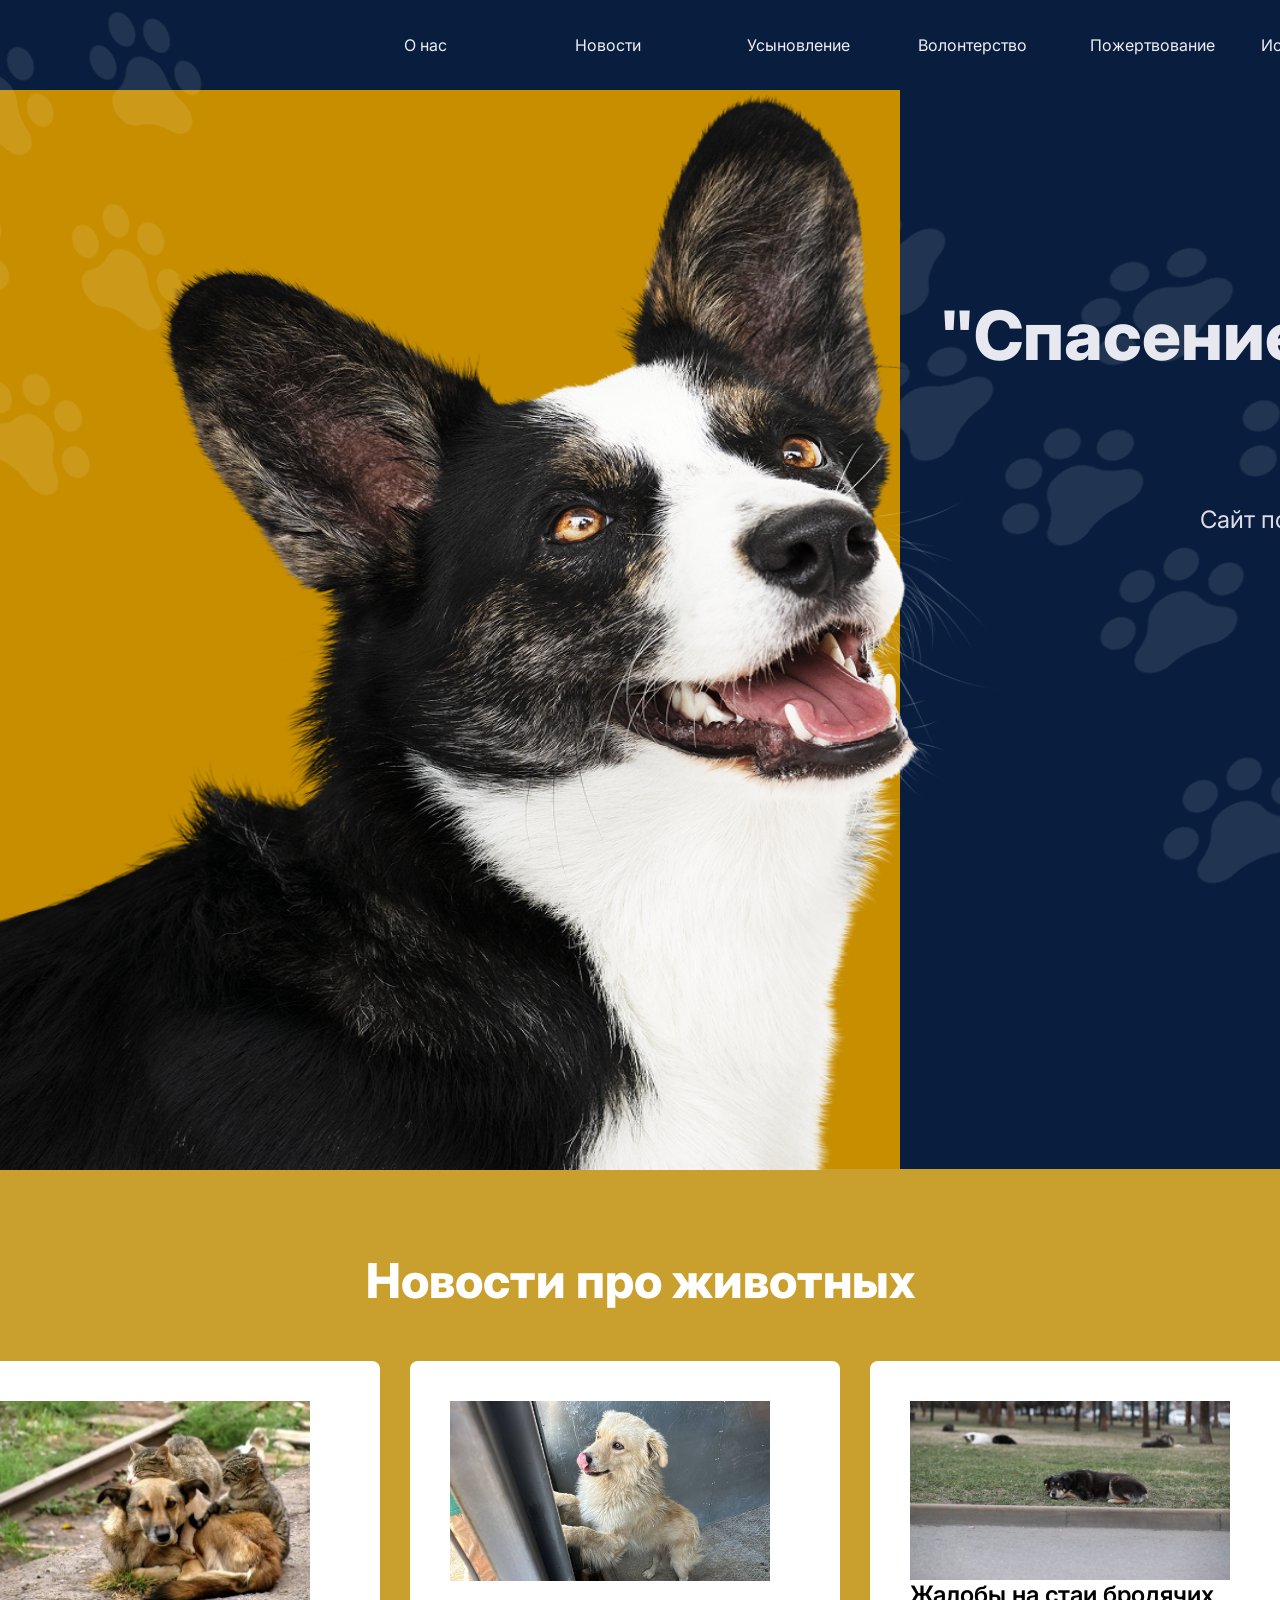
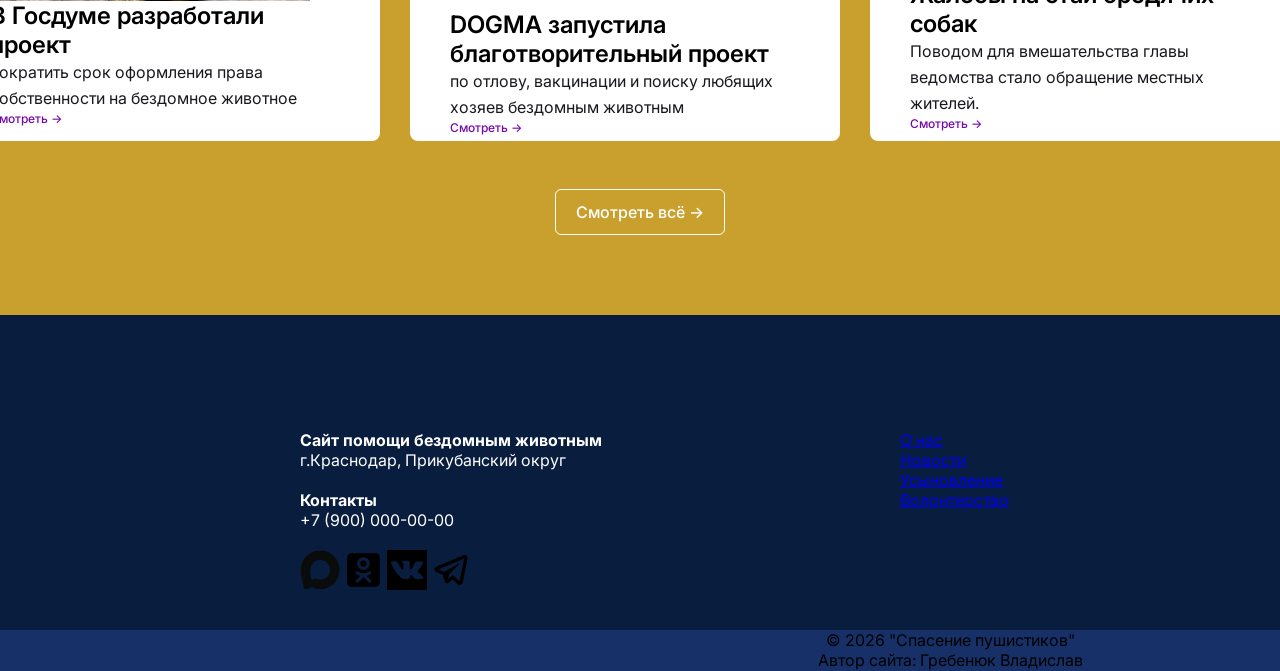
==== index.html @ 9389f611 "Add files via upload первый коммит" ====
<!DOCTYPE html>
<html>
<head>
    <meta charset="UTF-8">
    <meta http-equiv="X-UA-Compatible" content="IE=edge">
    <meta name="viewport" content="width=device-width, initial-scale=1.0">
    <title>"Спасение Пушистиков"</title>
    <link rel="stylesheet" href="style.css">
</head>
<body>
    <header>
        
        <div class="logo"></div>
        <nav class="menu">
            <a href="index1.html">О нас</a>
            <a href="#news">Новости</a>
            
            <a href="index5.html">Усыновление</a>
            <a href="index6.html">Волонтерство</a>
            <a href="index7.html">Пожертвование</a>
            <a href="index8.html">Истории успеха</a>
            <a href="#tel">Контакты</a>
        </nav>
    </header>
  
    <img class='pattern2' src="image/pattern 2.png">
    <section class="section1">
        <img class='pattern1' src="image/pattern 1.png">
        <img class='dog' src="image/dog.png">
        <div id=”abzac1” class="text1">
            <h1><br><br>"Спасение Пушистиков"
               
            </h1>
            <p>
                Сайт помощи бездомным животным!
            </p>
            <a href="index1.html">Узнать больше -></a>
        </div>
        
    </section>
    <section id="news" class="section2">
        <h1>
            Новости про животных
        </h1>
        <div class="cards">
            <div class="card">
                <img src="image/vynp.jpg">
                <div>
                    <h2>В Госдуме разработали проект</h2>
                    <p>
                       сократить срок оформления права собственности на бездомное животное
                    </p>
                </div>
                <a href="index2.html"> Смотреть -></a>
            </div>
            <div class="card">
                <img src="image/20251015_фото_собачки_догма_1200.jpg" width="320" height="350">
                <div>
                    <h2><br>DOGMA запустила благотворительный проект</h2>
                    <p>
                        по отлову, вакцинации и поиску любящих хозяев бездомным животным 
                    </p>
                </div>
                <a href="index3.html"> Смотреть -></a>
            </div>
            <div class="card">
                <img src="image/20230309173233_AF3I7391-e1697778369303.jpeg">
                <div>
                    <h2>Жалобы на стаи бродячих собак</h2>
                    <p>
                        Поводом для вмешательства главы ведомства стало обращение местных жителей.
                    </p>
                </div>
                <a href="index4.html"> Смотреть -></a>
            </div>
        </div>
        <a href=""> Смотреть всё -></a>
    </section>
    
</body>
<footer>
    <nav class='one1' id="tel">
        <p><strong>Сайт помощи бездомным животным</strong><br>
        г.Краснодар, Прикубанский округ<br><br>
        <strong>Контакты</strong><br>
        +7 (900) 000-00-00
        </p><br>
        <img width="2.5%"src="svg/max.svg">
        <img width="2.5%" src="svg/ok.svg">
        <img width="2.5%"src="svg/vk.svg">
        <img width="2.5%" src="svg/tg.svg">
    </nav>
    <nav class='one'>
            <a href="index1.html">О нас</a>
            <a href="#news">Новости</a>
            <a href="index5.html">Усыновление</a>
            <a href="index6.html">Волонтерство</a></nav>
          <nav class='two'>  
            <a  href="index7.html">Пожертвование</a>
            <a href="index8.html">История успеха</a>
            <a href="#tel">Контакты</a></nav>
        
         <div class="zagolov">
            <p>© 2026 "Спасение пушистиков"<br>
            Автор сайта: Гребенюк Владислав</p>
         </div>
</footer>
</html>
---- style.css ----
@import url('https://fonts.googleapis.com/css2?family=Inter:wght@100;200;300;400;500;600;700;800;900&family=Pacifico&display=swap');

*{
    margin:0;
    
    
}
body{
    background-color: #091E3E;
    font-family: 'Inter';
    overflow-x: hidden;
}
header a{ 
    
    width: 735px;
    text-decoration: none;
    margin: 20px;
    line-height: 30px;
    color: #edeef3;
   position: relative;
}

.pattern2{
position: absolute;
width: 1380px;
height: 920px;
left: 659px;
top: -131px;

transform: rotate(-30.29deg);

}
/* pattern 2 */
.pattern1{
position: absolute;
width: 1532.18px;
height: 920px;
left: -617px;
top: -359px;


transform: matrix(-0.64, -0.77, -0.77, 0.64, 0, 0);
}

.dog{
position: absolute;
padding-top: 0px;
width: 1135px;
height: 1080px;

top: 0px;

 
}
.dog1{


position: absolute;
left: 75%;
right: 50%;
top: 40%;
bottom: 0%;


transform: matrix(-1, 0, 0, 1, 0, 0);

 
}
.ramka{
background-color: rgba(65, 105, 225, 0.5);
padding: 5% 20%;
margin-left: 210px;
margin-top: 50px;
width: 700px;
    height: 400px;
    border-radius: 20px;
    position: absolute;
}
.zagolo{
    padding: 8% 20%;
    color: #fffcfc;
    font-weight: 800;
    font-size: 20px;
    text-align: justify;
    line-height: 35px;
    position: relative;
}
.zagolo1{
    padding: 8% 20%;
    color: #fffcfc;
    font-weight: 800;
    font-size: 20px;
    text-align: center;
    
    position: relative;
}
.zagolo a{
    position: absolute;
width: 170px;
height: 50px;
left: 200px;
top: 800px;
font-size: 28px;
font-weight: 800;
text-decoration: none;
padding-left: 15px;
padding-top: 20px;
line-height: 32px;
color: #dcdde4;
background: #C78E00;
border-radius: 40px;
}
/*оформление шапки сайта*/
header{
    padding: 10px 30%;


}
header>*{
    display: flex;
    justify-content: flex-end; 

    width:1200px;
    
}

.logo{
    font-family: 'Pacifico';
    font-size: 10px;
}


.section1{
    position: relative;
   
width: 900px;
height: 1079px;
left: 0px;
background: #C78E00; 

}
 

.text1 h1{
    
    font-weight: 800;
    font-size: 68px;
    line-height: 98px;
    color: #e8e9f0;
    width: 1800px;
    margin-left: 940px;
    margin-top: 0px;
}
.text1 p{
    font-size: 24px;
    line-height: 32px;
    color: #dcdde4;
    margin-top: 120px;
    width: 1000px;
    margin-left: 1200px;
    margin-bottom: 32px;
}
.text1 a{
  position: absolute;
width: 250px;
height: 50px;
left: 1500px;
top: 800px;
font-size: 28px;
font-weight: 800;
text-decoration: none;
padding-left: 20px;
padding-top: 20px;
line-height: 32px;
color: #dcdde4;
background: #C78E00;
border-radius: 40px;
}
/* Rectangle 3 */


/*оформление секции 2*/
.section2{
    background-color: #c9a02e;
    display:flex;
    flex-direction: column;
    align-items: center;
    justify-content: space-between;
    padding:80px 0;
}
.section2>h1{
    font-weight: 800;
    font-size: 48px;
    line-height: 64px;
    text-align: center;
    color: #FFFFFF;
}
.cards{
    display: flex;
    margin:48px 0;
}
.card{
    display:flex;
    flex-direction: column;
    justify-content: space-between;
    height: 300px;
    width:350px;
    border-radius: 8px;
    background-color: white;
    padding:40px;
    margin-right: 30px;
}
.card img{
    width:320px;
    height:320px;
}

.card h2{
    font-weight: 600;
    font-size: 24px;
}
.card p{
    font-size: 16px;
    line-height: 26px;
    color: #18191F;
}
.card a{
    text-decoration: none;
    font-weight: 500;
    font-size: 12px;
    color: #7608AA;
}

.vol{
   border-radius: 8px;
   margin-left: 100px;
   
}
.vol1{
  
   margin-left: 200px;
}
.ramka1{
background-color: rgba(65, 105, 225, 0.5);
padding: 5% 20%;
margin-left: 210px;
margin-top: 50px;
width: 700px;
    height: 1000px;
    border-radius: 20px;
    position: absolute;
}



.section2>a{
    text-decoration: none;
    font-weight: 500;
    font-size: 16px;
    color:white;
    border:1px solid white;
    padding:12px 20px;
    border-radius:6px;
}
/* Footer */
footer{
position: absolute;
width: 1900px;
height: 200px;

top: 1980px;


}
/* 1 */
.one {
position: absolute;
width: 96px;
height: 171px;
left: 900px;
top: 50px;
color:white;
}

/* 2 */
.two{
position: absolute;
width: 196px;
height: 171px;
left: 1300px;
top: 50px;
color:white;
}

.one1{
position: absolute;
left: 300px;

top: 50px;
bottom: 0.66%;
 color:white;


}

.zagolov{

position: relative;
text-align:center;
width: 1900px;
height: 41px;

top: 250px;

background-color: rgba(56, 92, 201, 0.3);
}


/* Vector */
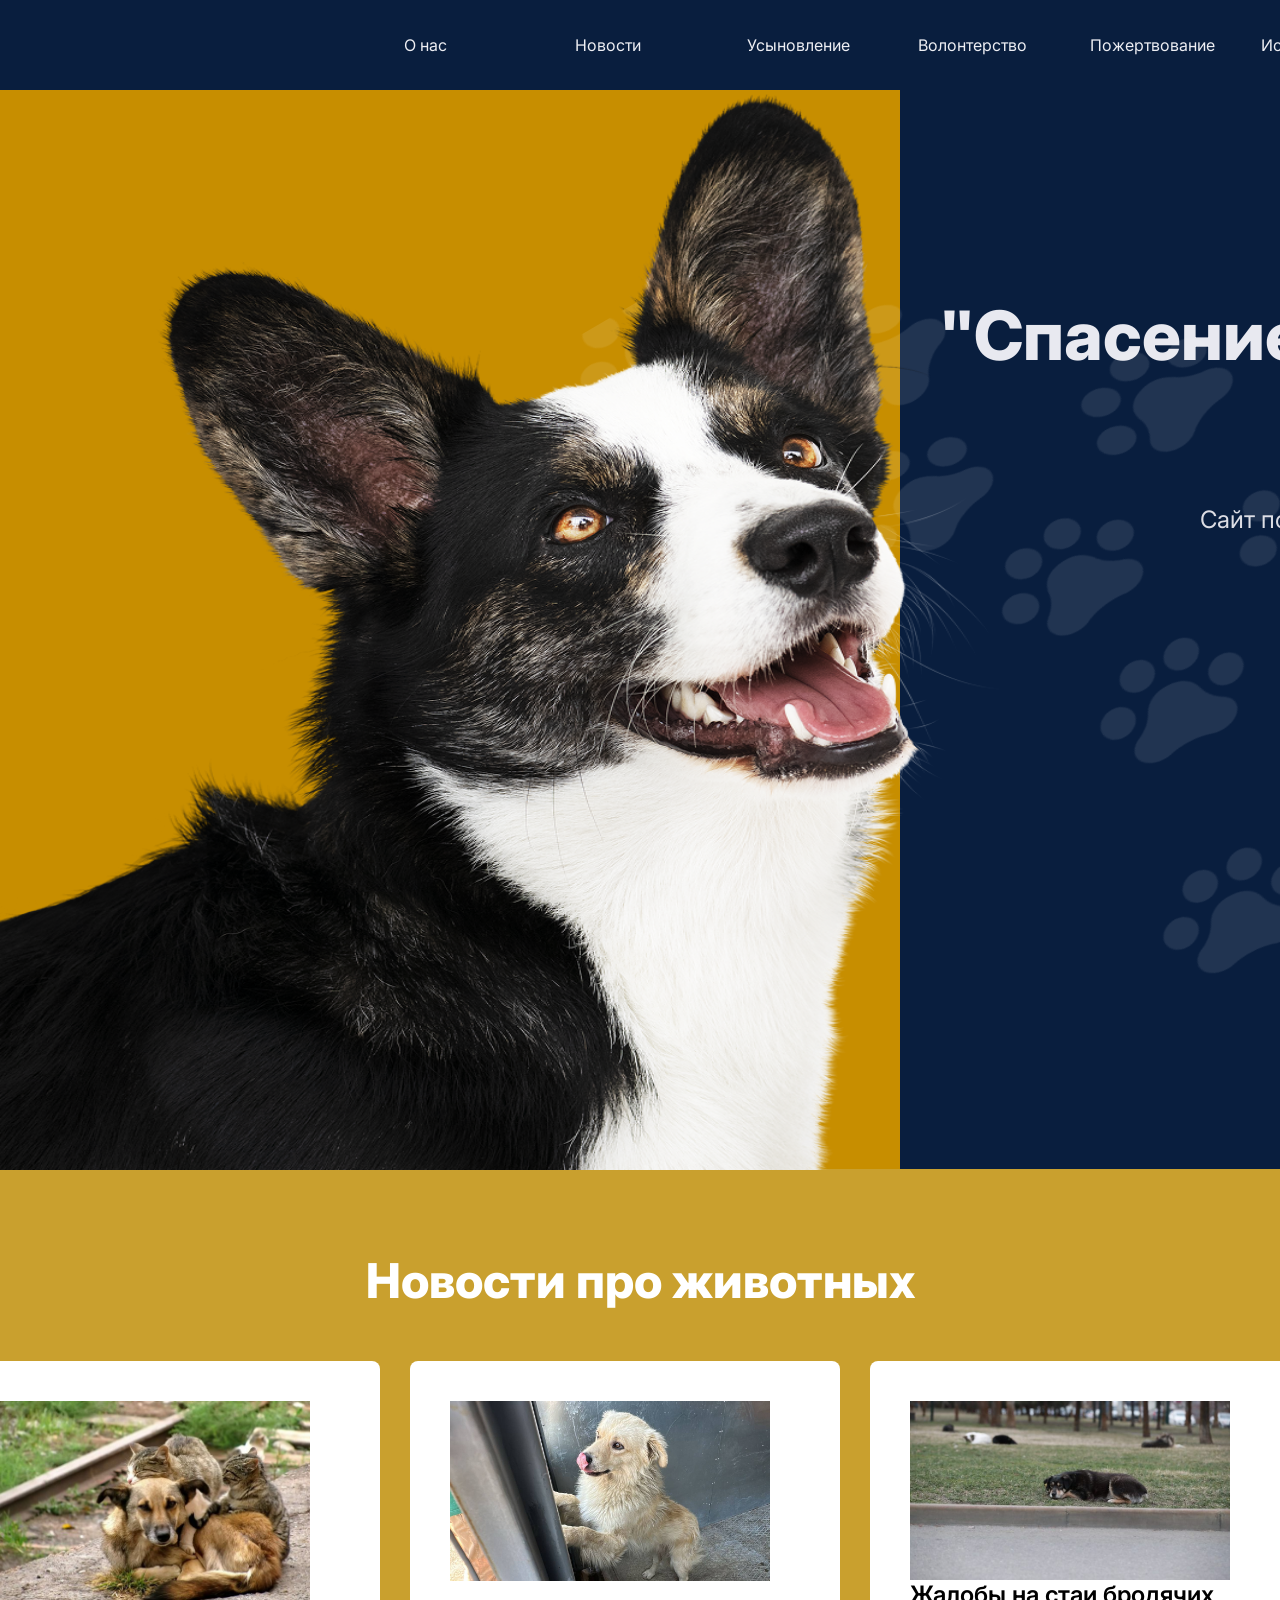
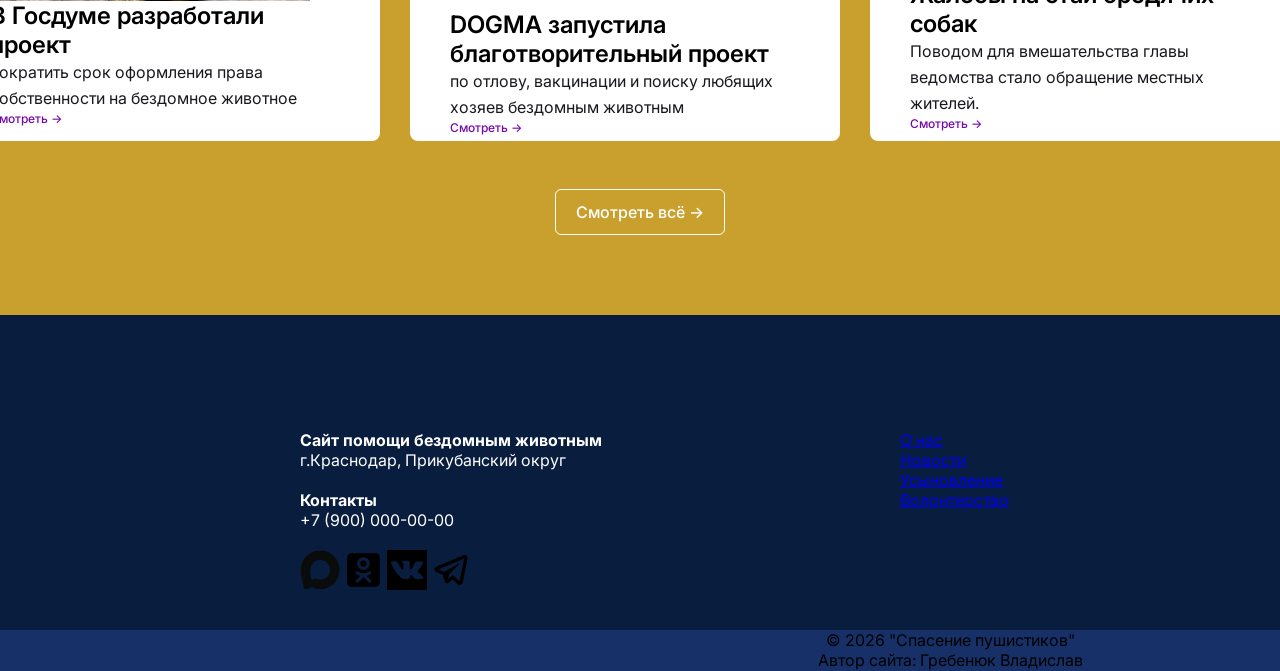
==== commit 3ccd885c: "Update index.html" ====
--- a/index.html
+++ b/index.html
@@ -23,18 +23,19 @@
         </nav>
     </header>
   
-    <img class='pattern2' src="image/pattern 2.png">
     <section class="section1">
-        <img class='pattern1' src="image/pattern 1.png">
-        <img class='dog' src="image/dog.png">
         <div id=”abzac1” class="text1">
-            <h1><br><br>"Спасение Пушистиков"
+             <h1><br><br>"Спасение Пушистиков"
                
             </h1>
             <p>
                 Сайт помощи бездомным животным!
             </p>
             <a href="index1.html">Узнать больше -></a>
+            <img class='pattern2' src="image/pattern 2.png">
+        
+        <img class='dog' src="image/dog.png">
+           
         </div>
         
     </section>
@@ -105,4 +106,4 @@
             Автор сайта: Гребенюк Владислав</p>
          </div>
 </footer>
-</html>+</html>
